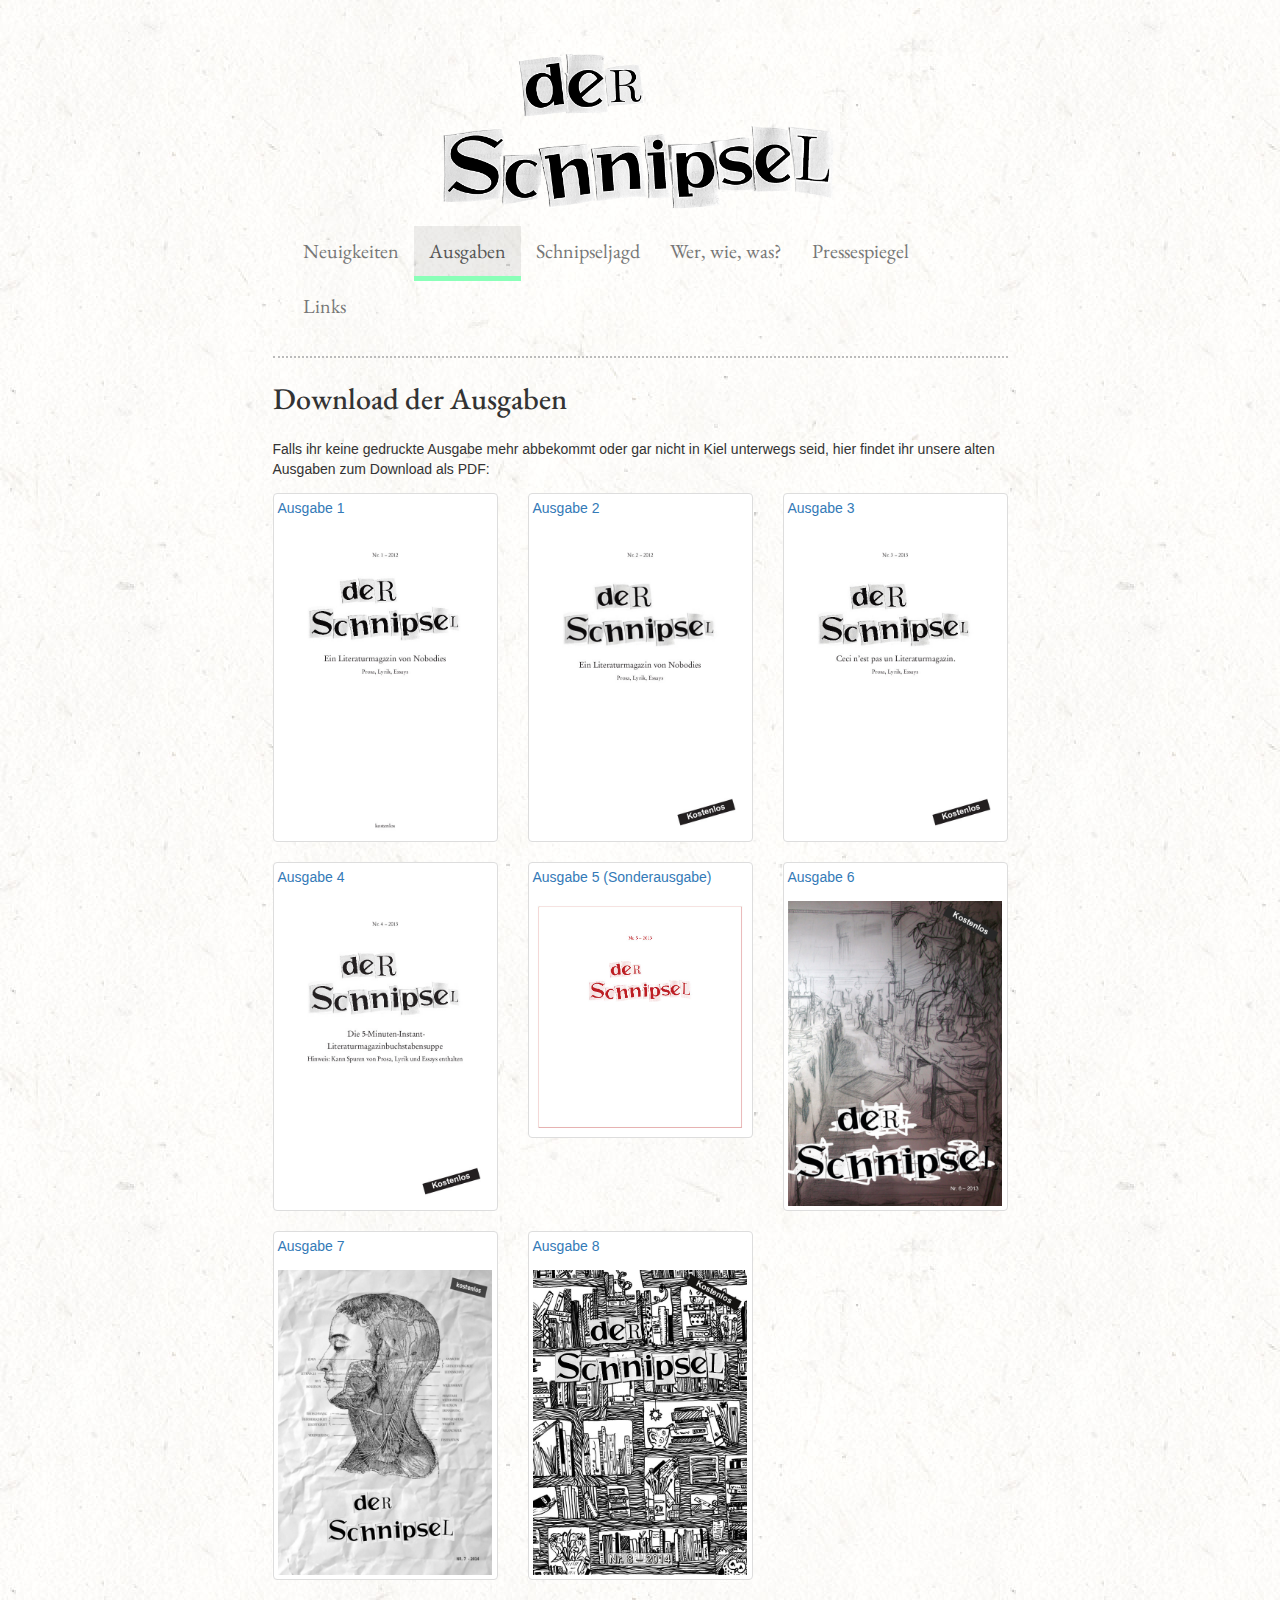
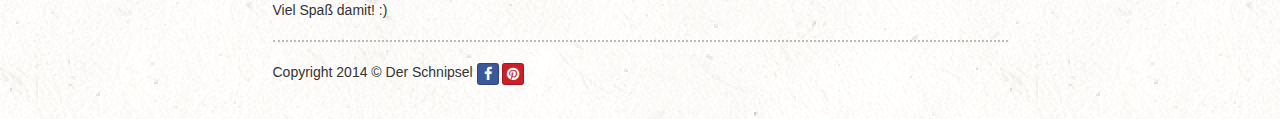
==== ausgaben.html @ 8ba16511 "Menü verbessert" ====
<!DOCTYPE html>
<html lang="de">
<head>
  <title>Schnipsel-Magazin</title>
  <meta charset="utf-8">
  <meta name="viewport" content="width=device-width, initial-scale=1">
  <meta name="description" content="">
  <meta name="author" content="Andre Jonas">

  <link href="http://maxcdn.bootstrapcdn.com/bootstrap/3.2.0/css/bootstrap.min.css" rel="stylesheet" type="text/css">
  <script src="https://ajax.googleapis.com/ajax/libs/jquery/1.11.1/jquery.min.js"></script>
  <script src="http://maxcdn.bootstrapcdn.com/bootstrap/3.2.0/js/bootstrap.min.js"></script>
  
  <!-- Custom CSS -->
  <link href="css/custom.css" rel="stylesheet" type="text/css">
	<link href="css/bootstrap-social.css" rel="stylesheet" type="text/css">

  <!-- Custom Fonts -->
  <link href="http://maxcdn.bootstrapcdn.com/font-awesome/4.3.0/css/font-awesome.min.css" rel="stylesheet" type="text/css">
  <link href="http://fonts.googleapis.com/css?family=EB+Garamond" rel="stylesheet" type="text/css">
</head>

<body>
  <div class="container">
    <header>
      <div class="logo center-block" style="max-width:400px">
        <img class="img-responsive" src="res/header.png" alt="">
      </div>
      
      <nav class="navbar navbar-default">
        <div class="collapse navbar-collapse">
          <ul class="nav navbar-nav">
            <li><a id="a_neuigkeiten" href="index.html">Neuigkeiten</a></li>
            <li class="active"><a id="a_ausgaben" href="ausgaben.html">Ausgaben</a></li>
            <li><a id="a_schnipseljagd" href="schnipseljagd.html">Schnipseljagd</a></li>
            <li><a id="a_werwiewas"href="werwiewas.html">Wer, wie, was?</a></li>
            <li><a id="a_pressespiegel" href="pressespiegel.html">Pressespiegel</a></li>
            <li><a id="a_links" href="links.html">Links</a></li>
          </ul>
        </div>
      </nav>
      <hr>
    </header>
		  
    <h2>Download der Ausgaben</h2>
    
    <p>Falls ihr keine gedruckte Ausgabe mehr abbekommt oder gar nicht in Kiel unterwegs seid, hier findet ihr unsere alten Ausgaben zum Download als PDF:</p>
    
    <div class="row">
      <div class="col-md-4">
        <a href="http://ausgaben.der-schnipsel.de/Ausgabe1.pdf" class="thumbnail">
          <p>Ausgabe 1</p>
          <img src="res/Ausgabe1_Auflage2.jpg" class="img-responsive" alt="Ausgabe 1">
        </a>
      </div>
      <div class="col-md-4">
        <a href="http://ausgaben.der-schnipsel.de/Ausgabe2.pdf" class="thumbnail">
          <p>Ausgabe 2</p>
          <img src="res/Ausgabe2.jpg" class="img-responsive" alt="Ausgabe 2">
        </a>
      </div>
      <div class="col-md-4">
        <a href="http://ausgaben.der-schnipsel.de/Ausgabe3.pdf" class="thumbnail">
          <p>Ausgabe 3</p>
          <img src="res/Ausgabe3.jpg" class="img-responsive" alt="Ausgabe 3">
        </a>
      </div>
    </div>
    
    <div class="row">
      <div class="col-md-4">
        <a href="http://ausgaben.der-schnipsel.de/Ausgabe4.pdf" class="thumbnail">
          <p>Ausgabe 4</p>
          <img src="res/Ausgabe4.jpg" class="img-responsive" alt="Ausgabe 4">
        </a>
      </div>
      <div class="col-md-4">
        <a href="http://ausgaben.der-schnipsel.de/Ausgabe5_Sonderausgabe.pdf" class="thumbnail">
          <p>Ausgabe 5 (Sonderausgabe)</p>
          <img src="res/Ausgabe5_Sonderausgabe.jpg" class="img-responsive" alt="Ausgabe 5">
        </a>
      </div>
      <div class="col-md-4">
        <a href="rhttp://ausgaben.der-schnipsel.de/Ausgabe6.pdf" class="thumbnail">
          <p>Ausgabe 6</p>
          <img src="res/Ausgabe6.jpg" class="img-responsive" alt="Ausgabe 6">
        </a>
      </div>
    </div>
    
    <div class="row">
      <div class="col-md-4">
        <a href="http://ausgaben.der-schnipsel.de/Ausgabe7.pdf" class="thumbnail">
          <p>Ausgabe 7</p>
          <img src="res/Ausgabe7.jpg" class="img-responsive" alt="Ausgabe 7">
        </a>
      </div>
      <div class="col-md-4">
        <a href="http://ausgaben.der-schnipsel.de/Ausgabe8.pdf" class="thumbnail">
          <p>Ausgabe 8</p>
          <img src="res/Ausgabe8.jpg" class="img-responsive" alt="Ausgabe 8">
        </a>
      </div>
      <div class="col-md-4">
      </div>
    </div>
    
    <p>Viel Spaß damit! :)</p>
        
    <footer>
      <hr>
      <div class="row">
        <div class="col-md-12">
          <p>Copyright 2014 &copy; Der Schnipsel <a class="btn btn-social-icon btn-facebook btn-xs" href="https://www.facebook.com/der.schnipsel"><i class="fa fa-facebook"></i></a> <a class="btn btn-social-icon btn-pinterest btn-xs" href="http://www.pinterest.com/derschnipsel/"><i class="fa fa-pinterest"></i></a>
        </div>
      </div>
    </footer>
  </div>
</body>

</html>
---- css/custom.css ----
/* Global Styles */

html,
body {
  height: 100%;
}

body {
  padding-top: 50px;
  background-image: url(../res/hintergrund.jpg);
}

h1, h2, h3 {
	font-family: 'EB Garamond', serif;
  margin-top: 0.8em;
  margin-bottom: 0.8em;
}

p {
  margin-bottom: 1em;
}

hr {
	border-top: 2px dotted #BBBBBB;
}

.container {
  margin-right: auto;
  margin-left: auto;
  max-width: 765px; /* or 950px */
}

/* Navigation */

.navbar {
  background-color: transparent;
  background: transparent;
  border: transparent;
}

.navbar .navbar-nav {
  display: inline-block;
  float: none;
  vertical-align: top;
}

.navbar .navbar-nav > .active > a {
  background-color:rgba(0, 0, 0, 0.07);
}

.navbar .navbar-nav li > a:hover {
  background-color:rgba(0, 0, 0, 0.03);
}

.navbar .navbar-nav > .active > a:hover {
  background-color:rgba(0, 0, 0, 0.03);
}

/*.navbar .navbar-collapse {
  text-align: center;
}*/

.navbar a {
	font-family: 'EB Garamond', serif;
	font-size: 20px;
	border-bottom: 5px solid transparent;
}

.navbar .navbar-nav > .active > #a_neuigkeiten, #a_neuigkeiten:hover {
  border-bottom: 5px solid #96FF8A;
}

.navbar .navbar-nav > .active > #a_ausgaben, #a_ausgaben:hover {
	border-bottom: 5px solid #8AFFB8;
}

.navbar .navbar-nav > .active > #a_schnipseljagd, #a_schnipseljagd:hover {
	border-bottom: 5px solid #8A96FF;
}

.navbar .navbar-nav > .active > #a_werwiewas, #a_werwiewas:hover {
	border-bottom: 5px solid #FF8A96;
}

.navbar .navbar-nav > .active > #a_pressespiegel, #a_pressespiegel:hover {
	border-bottom: 5px solid #8AFFB8;
}

.navbar .navbar-nav > .active > #a_links, #a_links:hover {
	border-bottom: 5px solid #B88AFF;
}

.logo img {
	width: 100%;
  height: 100%;
}

footer {
  margin: 20px 0;
}

/* Carousel */

.carousel-control.left, .carousel-control.right {
  background-image: none;
  background-color: #DDDDDD;
  opacity: .5;
}

#myCarousel {
	width: 400px;
	height: 600px;
}

#karte {
  margin-bottom: 1.5em;
}
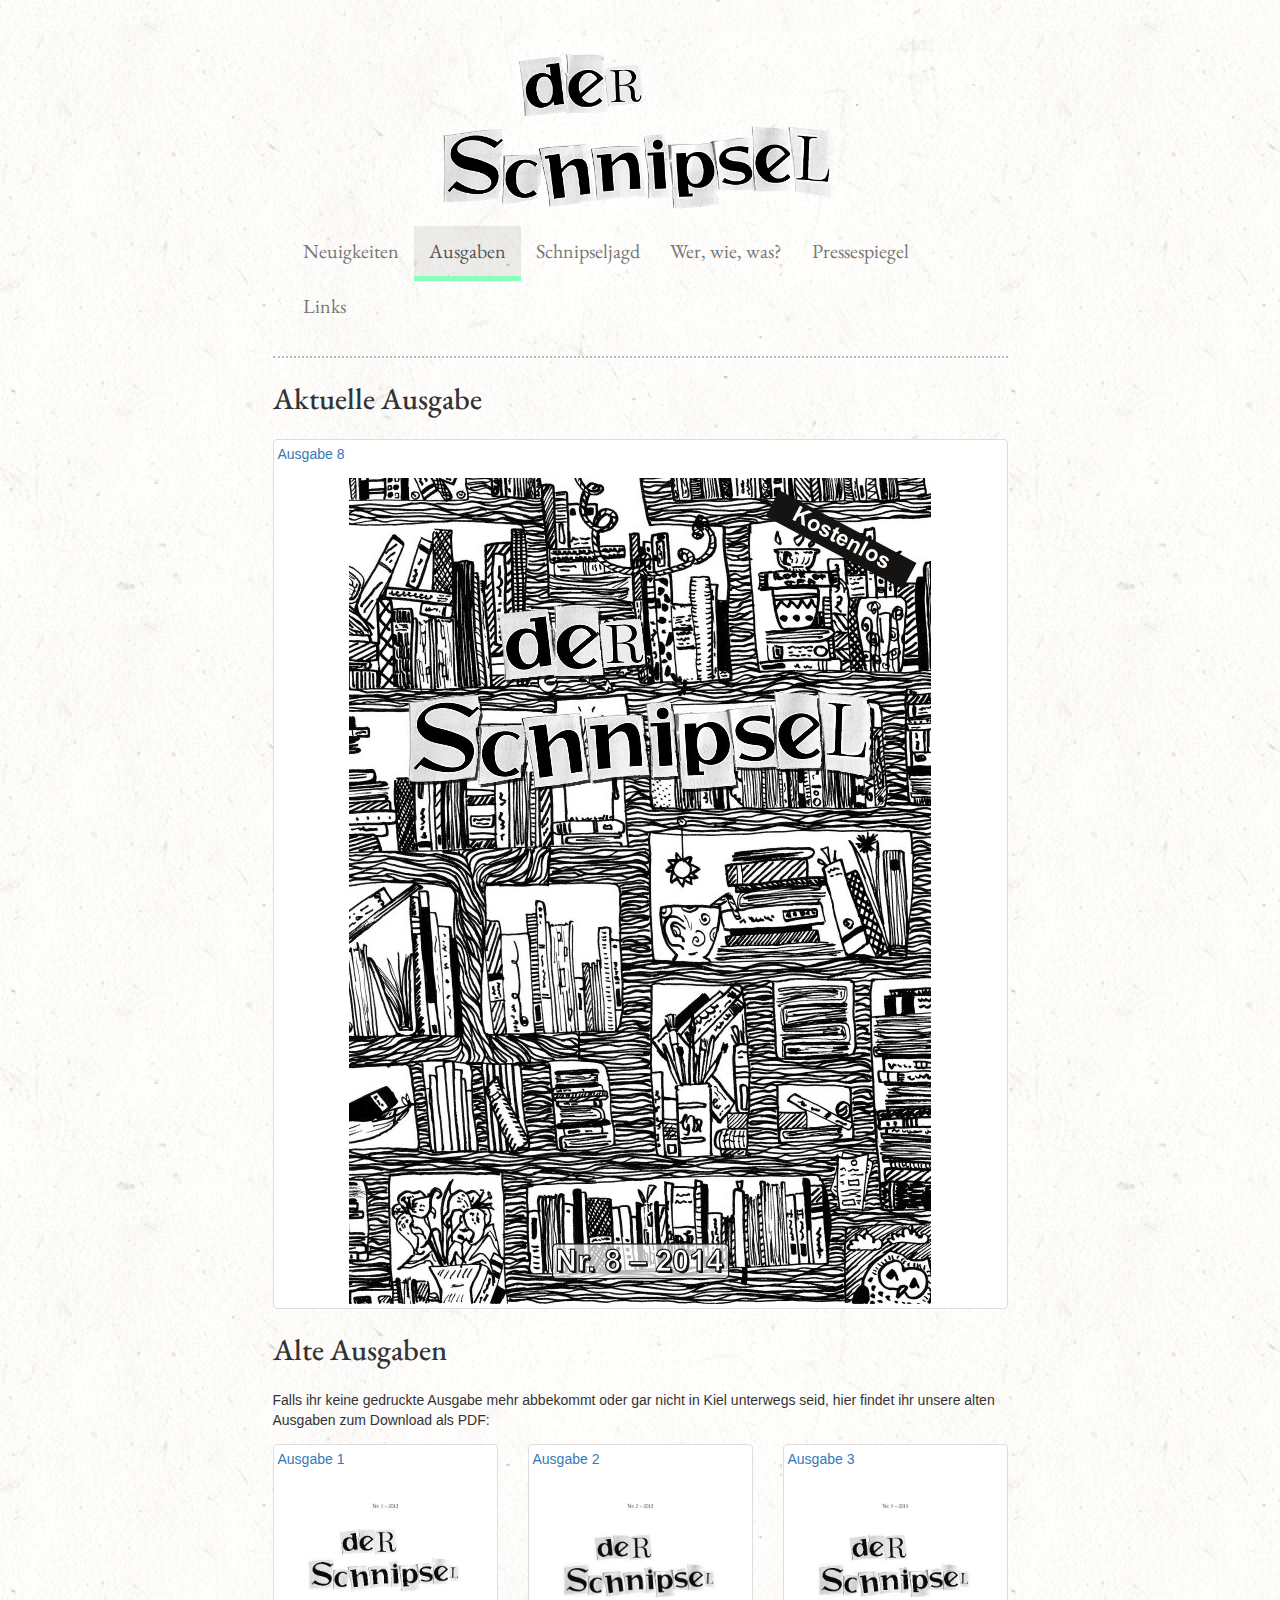
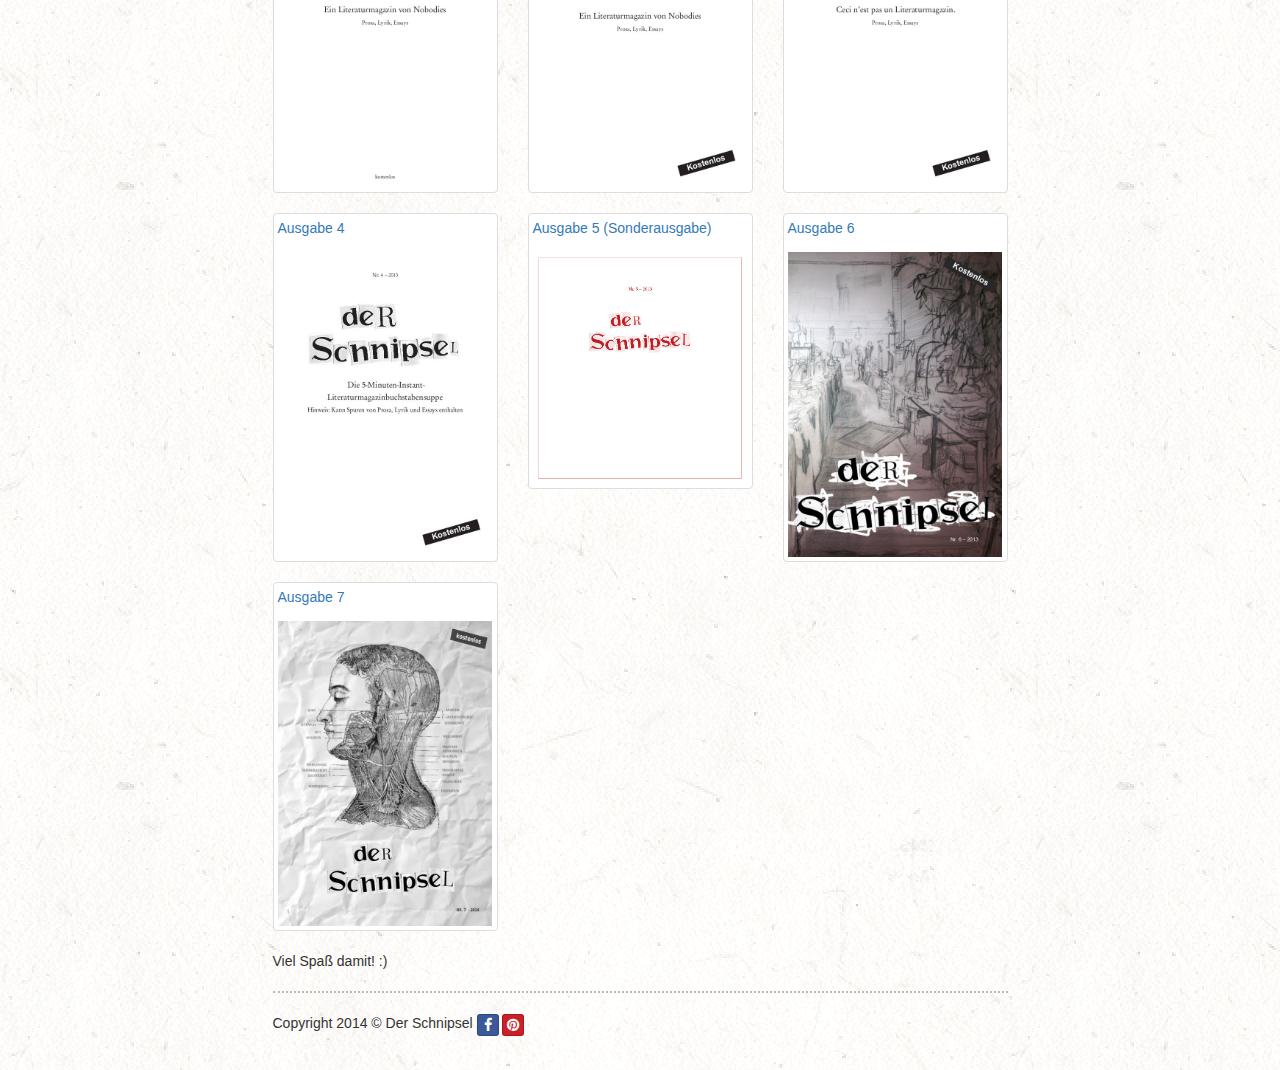
==== commit 5980cf62: "Große Ansicht der aktuellen Ausgabe" ====
--- a/ausgaben.html
+++ b/ausgaben.html
@@ -41,8 +41,15 @@
       </nav>
       <hr>
     </header>
-		  
-    <h2>Download der Ausgaben</h2>
+    
+    <h2>Aktuelle Ausgabe</h2>
+    
+    <a href="http://ausgaben.der-schnipsel.de/Ausgabe8.pdf" class="thumbnail">
+      <p>Ausgabe 8</p>
+      <img src="res/Ausgabe8.jpg" class="img-responsive" alt="Ausgabe 8">
+    </a>
+    
+    <h2>Alte Ausgaben</h2>
     
     <p>Falls ihr keine gedruckte Ausgabe mehr abbekommt oder gar nicht in Kiel unterwegs seid, hier findet ihr unsere alten Ausgaben zum Download als PDF:</p>
     
@@ -96,10 +103,7 @@
         </a>
       </div>
       <div class="col-md-4">
-        <a href="http://ausgaben.der-schnipsel.de/Ausgabe8.pdf" class="thumbnail">
-          <p>Ausgabe 8</p>
-          <img src="res/Ausgabe8.jpg" class="img-responsive" alt="Ausgabe 8">
-        </a>
+        
       </div>
       <div class="col-md-4">
       </div>
--- a/css/custom.css
+++ b/css/custom.css
@@ -25,9 +25,11 @@
 }
 
 .container {
+/*
   margin-right: auto;
   margin-left: auto;
-  max-width: 765px; /* or 950px */
+*/
+  max-width: 765px;
 }
 
 /* Navigation */
@@ -38,10 +40,18 @@
   border: transparent;
 }
 
-.navbar .navbar-nav {
-  display: inline-block;
+.navbar-nav {
+  display: table;
+  width: 100%;
+/*
   float: none;
   vertical-align: top;
+*/
+}
+
+.navbar-nav > li {
+  display: table-cell;
+  text-align: center;
 }
 
 .navbar .navbar-nav > .active > a {
@@ -55,10 +65,6 @@
 .navbar .navbar-nav > .active > a:hover {
   background-color:rgba(0, 0, 0, 0.03);
 }
-
-/*.navbar .navbar-collapse {
-  text-align: center;
-}*/
 
 .navbar a {
 	font-family: 'EB Garamond', serif;
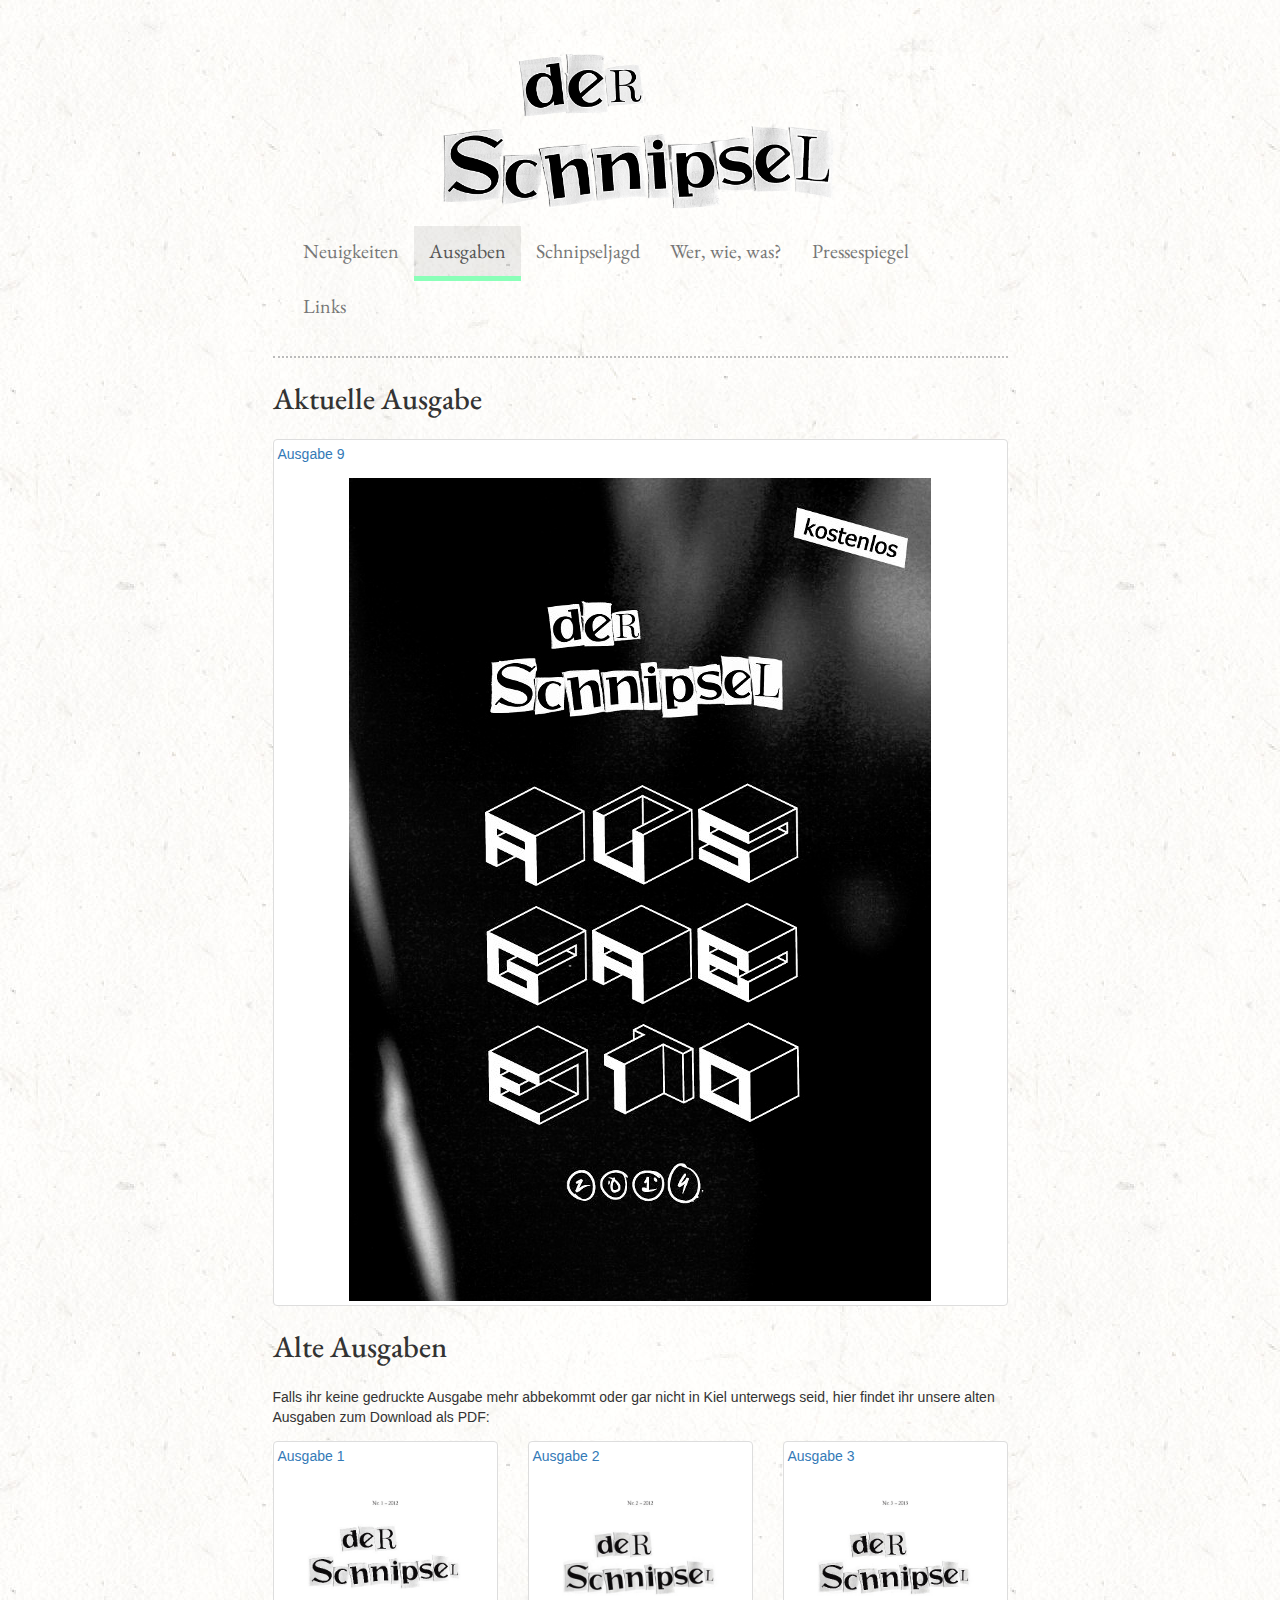
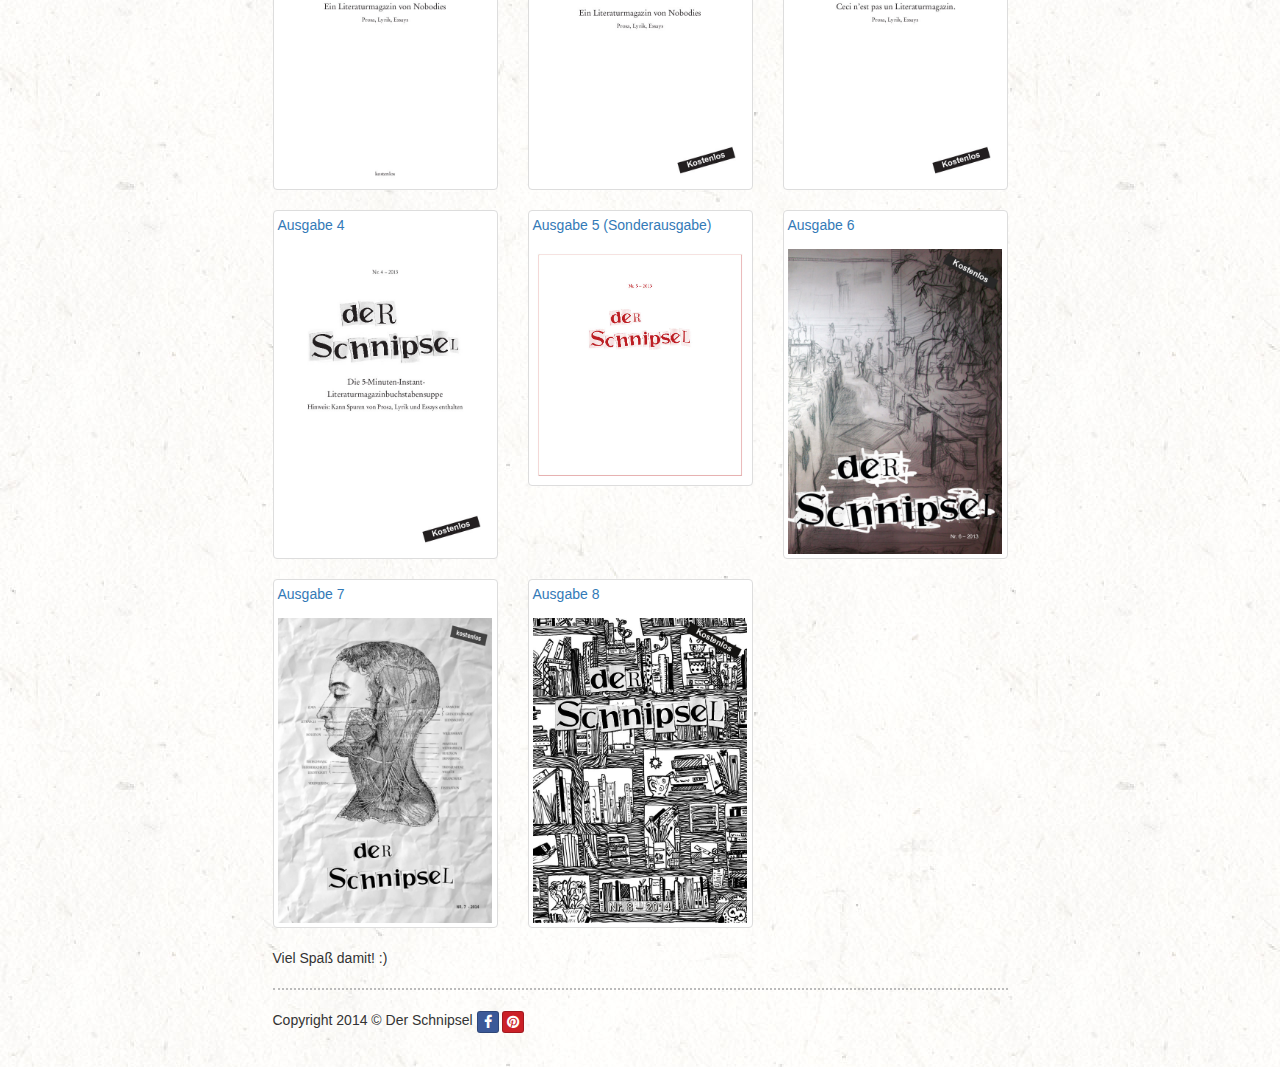
==== commit cf2614b2: "Ausgabeansicht verbessert" ====
--- a/ausgaben.html
+++ b/ausgaben.html
@@ -44,9 +44,9 @@
     
     <h2>Aktuelle Ausgabe</h2>
     
-    <a href="http://ausgaben.der-schnipsel.de/Ausgabe8.pdf" class="thumbnail">
-      <p>Ausgabe 8</p>
-      <img src="res/Ausgabe8.jpg" class="img-responsive" alt="Ausgabe 8">
+    <a href="http://ausgaben.der-schnipsel.de/Ausgabe9.pdf" class="thumbnail">
+      <p>Ausgabe 9</p>
+      <img src="res/Ausgabe9.jpg" class="img-responsive" alt="Ausgabe 9">
     </a>
     
     <h2>Alte Ausgaben</h2>
@@ -103,7 +103,10 @@
         </a>
       </div>
       <div class="col-md-4">
-        
+        <a href="http://ausgaben.der-schnipsel.de/Ausgabe8.pdf" class="thumbnail">
+          <p>Ausgabe 8</p>
+          <img src="res/Ausgabe8.jpg" class="img-responsive" alt="Ausgabe 8">
+        </a>
       </div>
       <div class="col-md-4">
       </div>
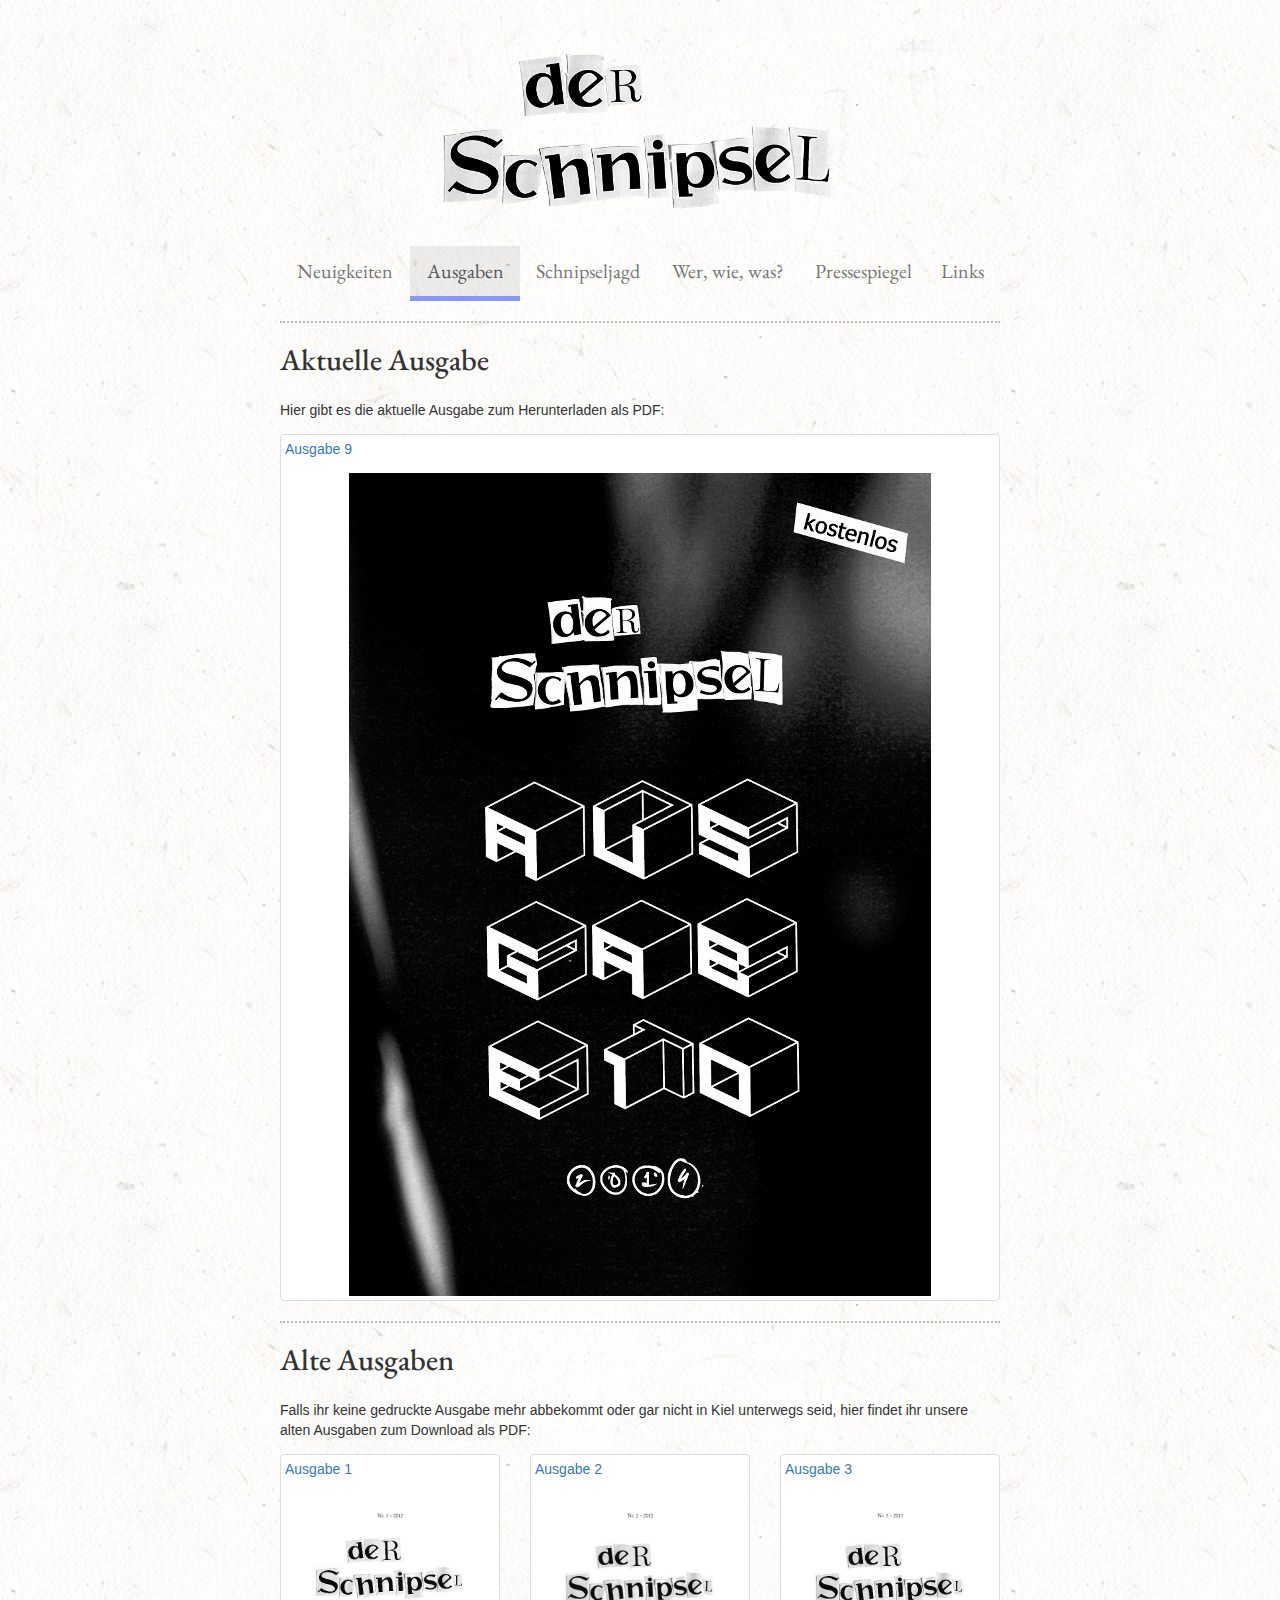
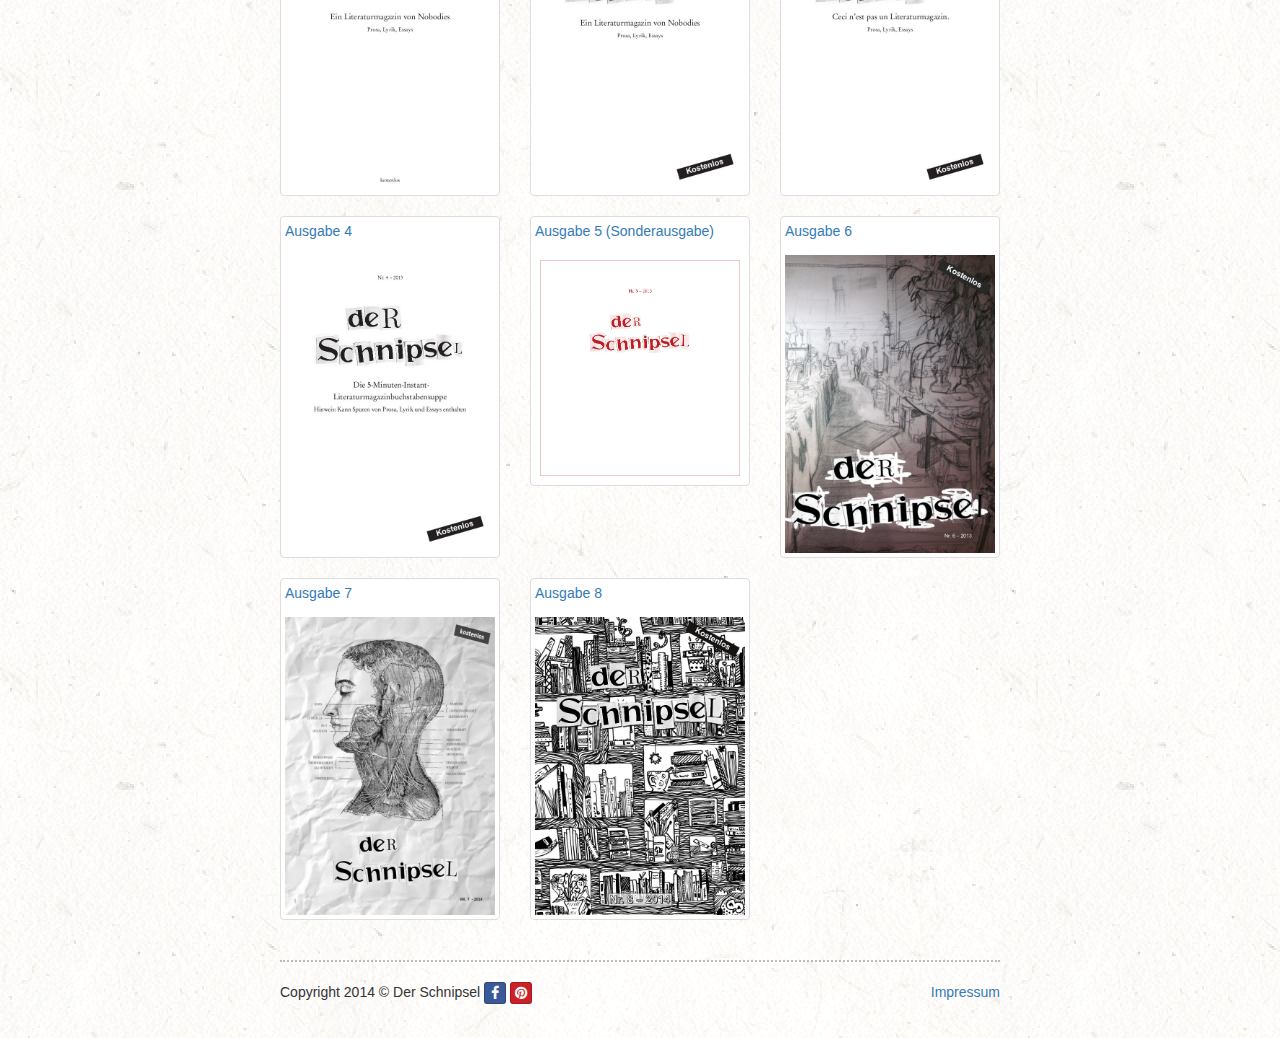
==== commit 97d5c380: "Lauter kleine Änderungen" ====
--- a/ausgaben.html
+++ b/ausgaben.html
@@ -44,11 +44,15 @@
     
     <h2>Aktuelle Ausgabe</h2>
     
+	<p>Hier gibt es die aktuelle Ausgabe zum Herunterladen als PDF:</p>
+	
     <a href="http://ausgaben.der-schnipsel.de/Ausgabe9.pdf" class="thumbnail">
       <p>Ausgabe 9</p>
       <img src="res/Ausgabe9.jpg" class="img-responsive" alt="Ausgabe 9">
     </a>
     
+	<hr>
+	
     <h2>Alte Ausgaben</h2>
     
     <p>Falls ihr keine gedruckte Ausgabe mehr abbekommt oder gar nicht in Kiel unterwegs seid, hier findet ihr unsere alten Ausgaben zum Download als PDF:</p>
@@ -111,14 +115,15 @@
       <div class="col-md-4">
       </div>
     </div>
-    
-    <p>Viel Spaß damit! :)</p>
         
     <footer>
       <hr>
       <div class="row">
-        <div class="col-md-12">
+        <div class="col-md-6">
           <p>Copyright 2014 &copy; Der Schnipsel <a class="btn btn-social-icon btn-facebook btn-xs" href="https://www.facebook.com/der.schnipsel"><i class="fa fa-facebook"></i></a> <a class="btn btn-social-icon btn-pinterest btn-xs" href="http://www.pinterest.com/derschnipsel/"><i class="fa fa-pinterest"></i></a>
+        </div>
+        <div class="col-md-6 text-right">
+          <a href="impressum.html">Impressum</a>
         </div>
       </div>
     </footer>
--- a/css/custom.css
+++ b/css/custom.css
@@ -1,18 +1,23 @@
 /* Global Styles */
 
-html,
+/* Immer Scrollbar anzeigen */
+
+html {
+  overflow: -moz-scrollbars-vertical !important;
+}
+
+/*html,
 body {
   height: 100%;
-}
+}*/
 
 body {
-  padding-top: 50px;
   background-image: url(../res/hintergrund.jpg);
 }
 
 h1, h2, h3 {
-	font-family: 'EB Garamond', serif;
-  margin-top: 0.8em;
+  font-family: 'EB Garamond', serif;
+  margin-top: 0.6em;
   margin-bottom: 0.8em;
 }
 
@@ -24,12 +29,8 @@
 	border-top: 2px dotted #BBBBBB;
 }
 
-.container {
-/*
-  margin-right: auto;
-  margin-left: auto;
-*/
-  max-width: 765px;
+.container {  
+  width: 750px;
 }
 
 /* Navigation */
@@ -40,13 +41,14 @@
   border: transparent;
 }
 
+.navbar-collapse {
+  padding-left: 0px;
+  padding-right: 0px;
+}
+
 .navbar-nav {
   display: table;
   width: 100%;
-/*
-  float: none;
-  vertical-align: top;
-*/
 }
 
 .navbar-nav > li {
@@ -72,52 +74,72 @@
 	border-bottom: 5px solid transparent;
 }
 
+#a_neuigkeiten {
+  width: 130px;
+}
+
+#a_ausgaben {
+  width: 110px;
+}
+
+#a_schnipseljagd {
+  width: 135px;
+}
+
+#a_werwiewas {
+  width: 145px;
+}
+
+#a_pressespiegel {
+  width: 125px;
+}
+
+#a_links {
+  width: 75px;
+}
+
 .navbar .navbar-nav > .active > #a_neuigkeiten, #a_neuigkeiten:hover {
   border-bottom: 5px solid #96FF8A;
 }
 
 .navbar .navbar-nav > .active > #a_ausgaben, #a_ausgaben:hover {
-	border-bottom: 5px solid #8AFFB8;
+  border-bottom: 5px solid #8A96FF;
 }
 
 .navbar .navbar-nav > .active > #a_schnipseljagd, #a_schnipseljagd:hover {
-	border-bottom: 5px solid #8A96FF;
+  border-bottom: 5px solid #FF8A96;
 }
 
 .navbar .navbar-nav > .active > #a_werwiewas, #a_werwiewas:hover {
-	border-bottom: 5px solid #FF8A96;
+  border-bottom: 5px solid #8AFFB8;
 }
 
 .navbar .navbar-nav > .active > #a_pressespiegel, #a_pressespiegel:hover {
-	border-bottom: 5px solid #8AFFB8;
+  border-bottom: 5px solid #B88AFF;
 }
 
 .navbar .navbar-nav > .active > #a_links, #a_links:hover {
-	border-bottom: 5px solid #B88AFF;
+  border-bottom: 5px solid #FFB88A;
+}
+
+.datum {
+  font-size: 85%;
+  text-transform: uppercase;
+  letter-spacing:0.2em;
+  color: #888;
 }
 
 .logo img {
-	width: 100%;
-  height: 100%;
+  width: 100%;
+  height: 100%;
+  margin-top: 50px;
+  margin-bottom: 20px;
 }
 
 footer {
   margin: 20px 0;
 }
 
-/* Carousel */
-
-.carousel-control.left, .carousel-control.right {
-  background-image: none;
-  background-color: #DDDDDD;
-  opacity: .5;
-}
-
-#myCarousel {
-	width: 400px;
-	height: 600px;
-}
-
 #karte {
   margin-bottom: 1.5em;
 }
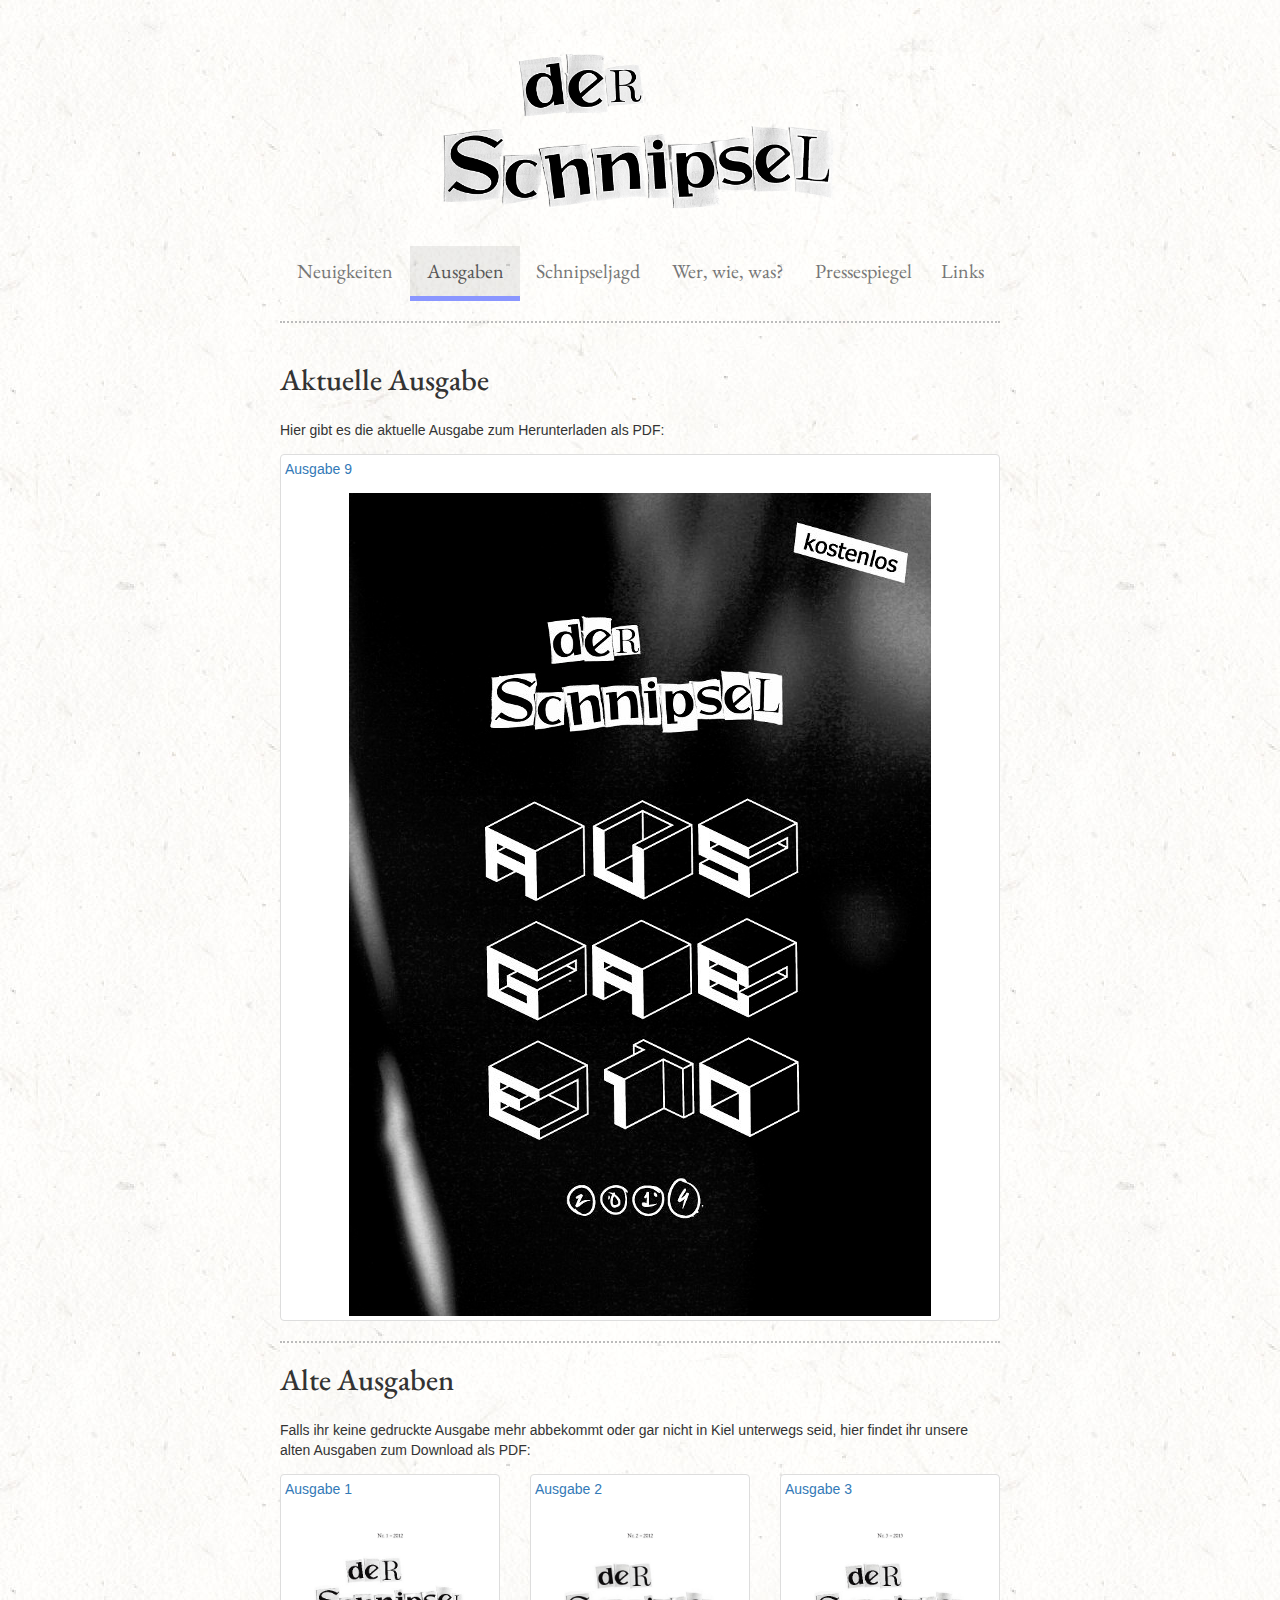
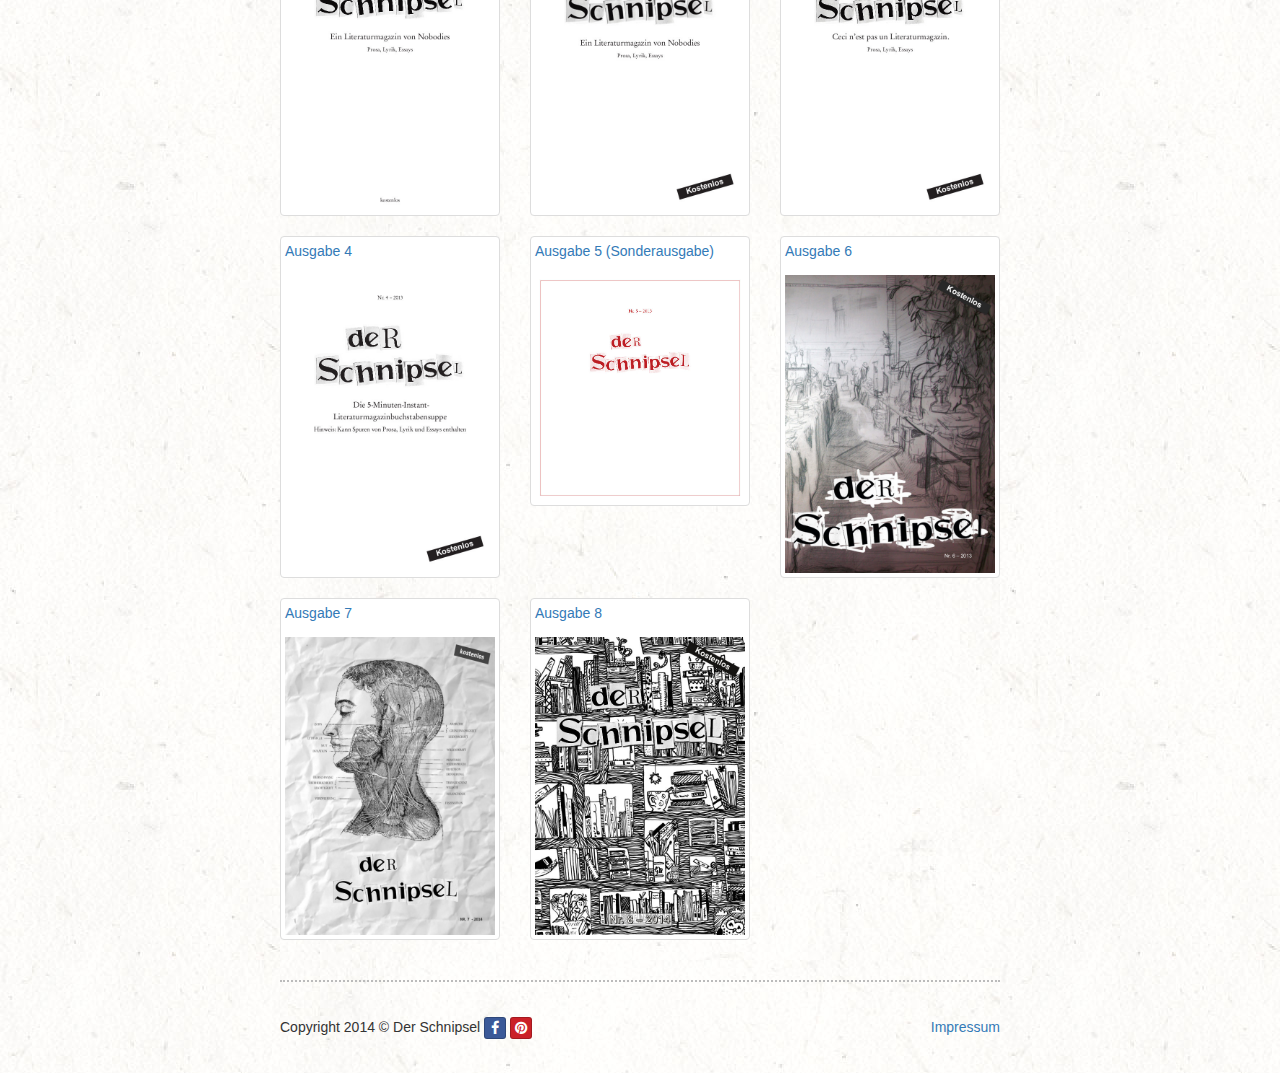
==== commit 165a1ed9: "Navbar flexibler gemacht" ====
--- a/ausgaben.html
+++ b/ausgaben.html
@@ -21,14 +21,25 @@
 </head>
 
 <body>
-  <div class="container">
+  <div class="container-fluid">	
     <header>
-      <div class="logo center-block" style="max-width:400px">
-        <img class="img-responsive" src="res/header.png" alt="">
-      </div>
-      
-      <nav class="navbar navbar-default">
-        <div class="collapse navbar-collapse">
+      <div id="logo" class="center-block" style="max-width:400px">
+        <img src="res/header.png" alt="Schnipsel-Logo" class="img-responsive"/>
+      </div> 
+    </header>
+    
+    <nav class="navbar navbar-default">
+      <div id="navbar" class="container-fluid">
+        <div class="navbar-header">
+          <button type="button" class="navbar-toggle collapsed" data-toggle="collapse" data-target="#bs-example-navbar-collapse-1">
+            <span class="sr-only">Toggle navigation</span>
+            <span class="icon-bar"></span>
+            <span class="icon-bar"></span>
+            <span class="icon-bar"></span>
+          </button>
+        </div>
+        
+        <div class="collapse navbar-collapse" id="bs-example-navbar-collapse-1">
           <ul class="nav navbar-nav">
             <li><a id="a_neuigkeiten" href="index.html">Neuigkeiten</a></li>
             <li class="active"><a id="a_ausgaben" href="ausgaben.html">Ausgaben</a></li>
@@ -38,9 +49,10 @@
             <li><a id="a_links" href="links.html">Links</a></li>
           </ul>
         </div>
-      </nav>
+      </div>
+      
       <hr>
-    </header>
+    </nav>
     
     <h2>Aktuelle Ausgabe</h2>
     
--- a/css/custom.css
+++ b/css/custom.css
@@ -29,8 +29,8 @@
 	border-top: 2px dotted #BBBBBB;
 }
 
-.container {  
-  width: 750px;
+.container-fluid {  
+  max-width: 750px;
 }
 
 /* Navigation */
@@ -47,12 +47,16 @@
 }
 
 .navbar-nav {
+/*
   display: table;
   width: 100%;
+*/
 }
 
 .navbar-nav > li {
+/*
   display: table-cell;
+*/
   text-align: center;
 }
 
@@ -72,6 +76,11 @@
 	font-family: 'EB Garamond', serif;
 	font-size: 20px;
 	border-bottom: 5px solid transparent;
+}
+
+#navbar {
+  padding-left: 0px;
+  padding-right: 0px;
 }
 
 #a_neuigkeiten {
@@ -122,6 +131,10 @@
   border-bottom: 5px solid #FFB88A;
 }
 
+.col-md-6 {
+  padding-top: 15px;
+}
+
 .datum {
   font-size: 85%;
   text-transform: uppercase;
@@ -129,7 +142,7 @@
   color: #888;
 }
 
-.logo img {
+#logo {
   width: 100%;
   height: 100%;
   margin-top: 50px;
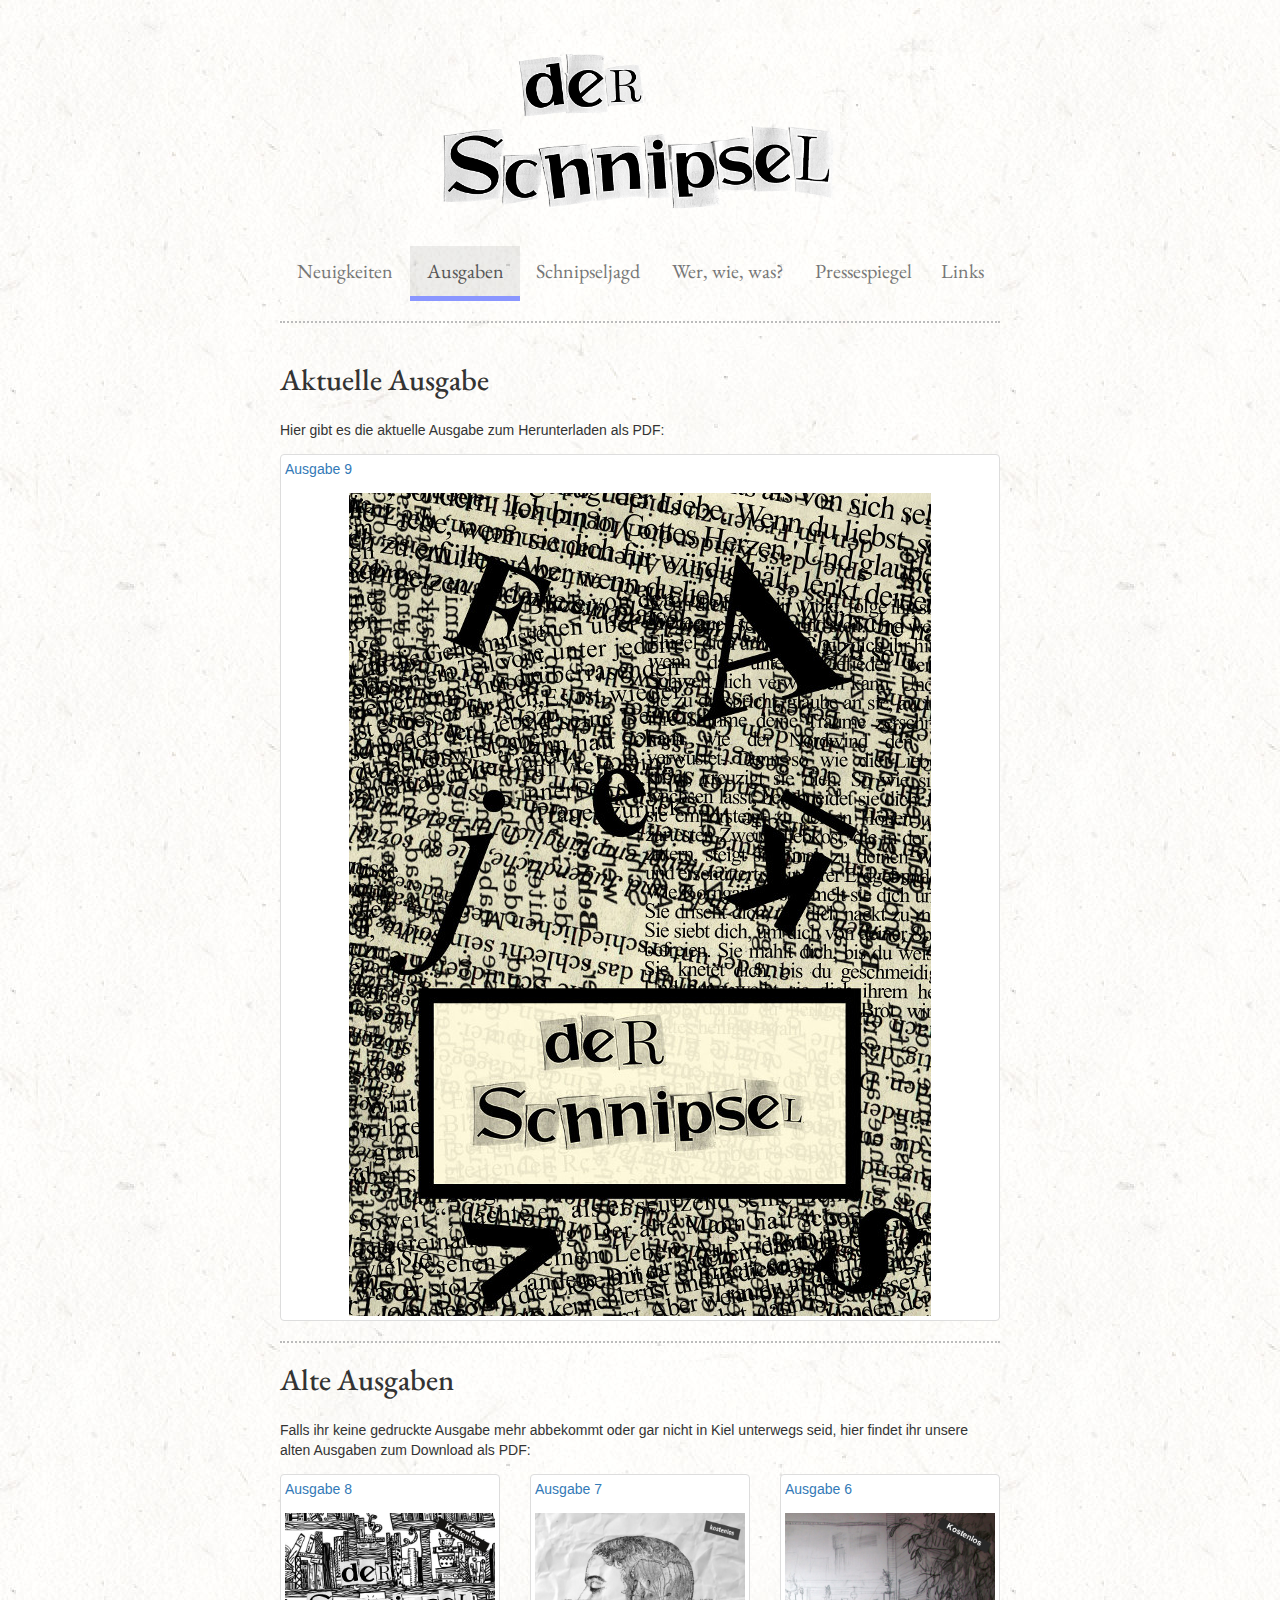
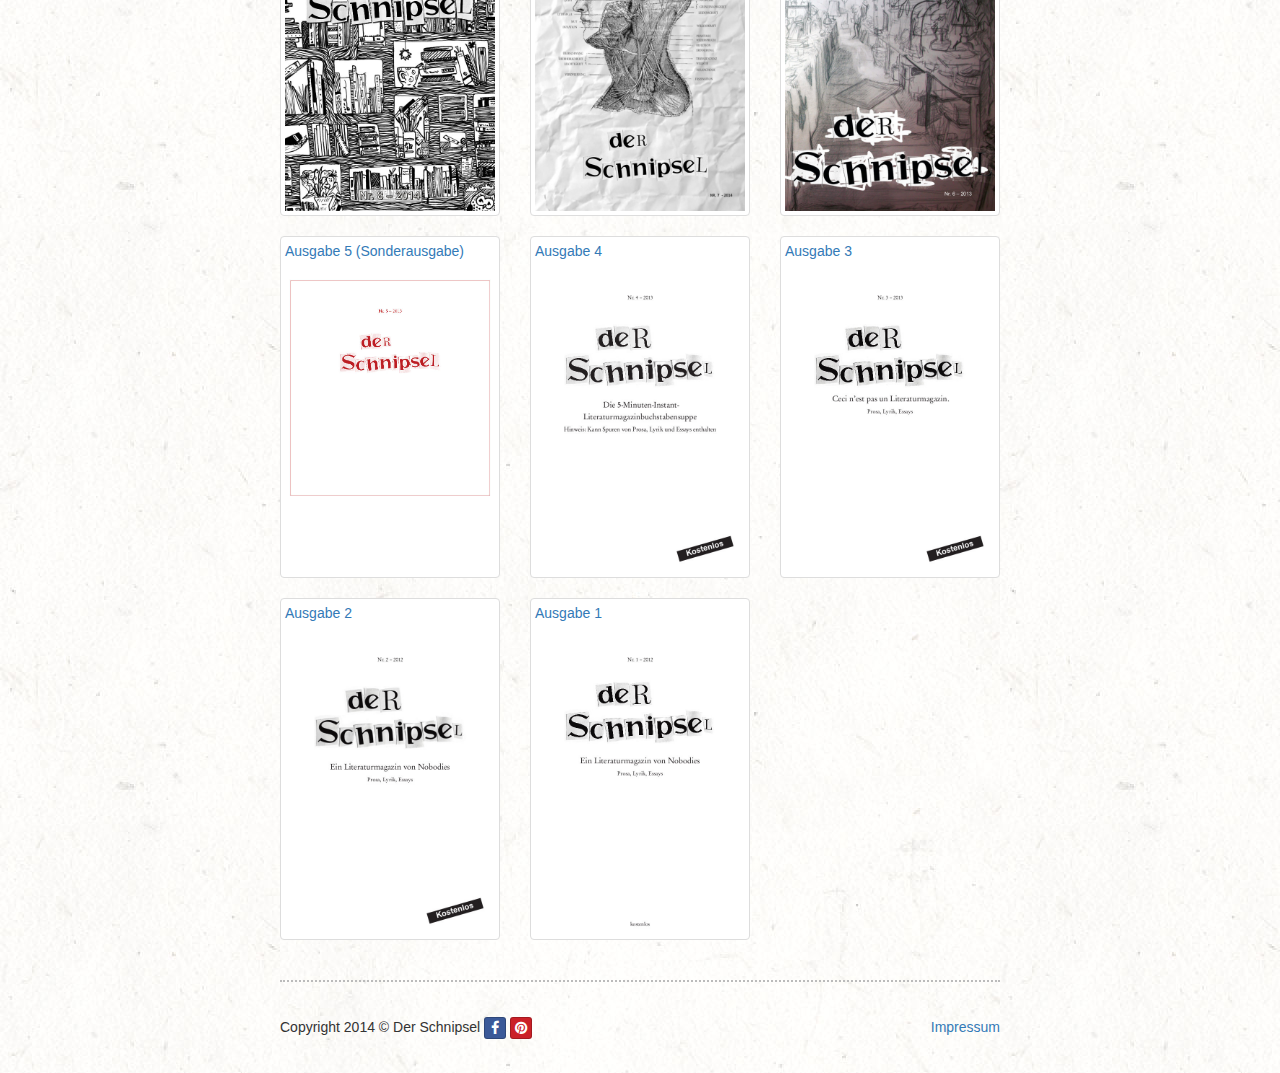
==== commit 53ddffa4: "Ausgaben-Thumbnails neu geordnet, Größe vereinheitlicht" ====
--- a/ausgaben.html
+++ b/ausgaben.html
@@ -71,9 +71,39 @@
     
     <div class="row">
       <div class="col-md-4">
-        <a href="http://ausgaben.der-schnipsel.de/Ausgabe1.pdf" class="thumbnail">
-          <p>Ausgabe 1</p>
-          <img src="res/Ausgabe1_Auflage2.jpg" class="img-responsive" alt="Ausgabe 1">
+        <a href="http://ausgaben.der-schnipsel.de/Ausgabe8.pdf" class="thumbnail">
+          <p>Ausgabe 8</p>
+          <img src="res/Ausgabe8.jpg" class="img-responsive" alt="Ausgabe 8">
+        </a>
+      </div>
+      <div class="col-md-4">
+        <a href="http://ausgaben.der-schnipsel.de/Ausgabe7.pdf" class="thumbnail">
+          <p>Ausgabe 7</p>
+          <img src="res/Ausgabe7.jpg" class="img-responsive" alt="Ausgabe 7">
+        </a>
+      </div>
+      <div class="col-md-4">
+        <a href="rhttp://ausgaben.der-schnipsel.de/Ausgabe6.pdf" class="thumbnail">
+          <p>Ausgabe 6</p>
+          <img src="res/Ausgabe6.jpg" class="img-responsive" alt="Ausgabe 6">
+        </a>
+      </div>
+      <div class="col-md-4">
+        <a href="http://ausgaben.der-schnipsel.de/Ausgabe5_Sonderausgabe.pdf" class="thumbnail">
+          <p>Ausgabe 5 (Sonderausgabe)</p>
+          <img src="res/Ausgabe5_Sonderausgabe.jpg" class="img-responsive" alt="Ausgabe 5">
+        </a>
+      </div>
+      <div class="col-md-4">
+        <a href="http://ausgaben.der-schnipsel.de/Ausgabe4.pdf" class="thumbnail">
+          <p>Ausgabe 4</p>
+          <img src="res/Ausgabe4.jpg" class="img-responsive" alt="Ausgabe 4">
+        </a>
+      </div>
+      <div class="col-md-4">
+        <a href="http://ausgaben.der-schnipsel.de/Ausgabe3.pdf" class="thumbnail">
+          <p>Ausgabe 3</p>
+          <img src="res/Ausgabe3.jpg" class="img-responsive" alt="Ausgabe 3">
         </a>
       </div>
       <div class="col-md-4">
@@ -83,47 +113,12 @@
         </a>
       </div>
       <div class="col-md-4">
-        <a href="http://ausgaben.der-schnipsel.de/Ausgabe3.pdf" class="thumbnail">
-          <p>Ausgabe 3</p>
-          <img src="res/Ausgabe3.jpg" class="img-responsive" alt="Ausgabe 3">
+        <a href="http://ausgaben.der-schnipsel.de/Ausgabe1.pdf" class="thumbnail">
+          <p>Ausgabe 1</p>
+          <img src="res/Ausgabe1_Auflage2.jpg" class="img-responsive" alt="Ausgabe 1">
         </a>
-      </div>
-    </div>
-    
-    <div class="row">
-      <div class="col-md-4">
-        <a href="http://ausgaben.der-schnipsel.de/Ausgabe4.pdf" class="thumbnail">
-          <p>Ausgabe 4</p>
-          <img src="res/Ausgabe4.jpg" class="img-responsive" alt="Ausgabe 4">
-        </a>
-      </div>
-      <div class="col-md-4">
-        <a href="http://ausgaben.der-schnipsel.de/Ausgabe5_Sonderausgabe.pdf" class="thumbnail">
-          <p>Ausgabe 5 (Sonderausgabe)</p>
-          <img src="res/Ausgabe5_Sonderausgabe.jpg" class="img-responsive" alt="Ausgabe 5">
-        </a>
-      </div>
-      <div class="col-md-4">
-        <a href="rhttp://ausgaben.der-schnipsel.de/Ausgabe6.pdf" class="thumbnail">
-          <p>Ausgabe 6</p>
-          <img src="res/Ausgabe6.jpg" class="img-responsive" alt="Ausgabe 6">
-        </a>
-      </div>
-    </div>
-    
-    <div class="row">
-      <div class="col-md-4">
-        <a href="http://ausgaben.der-schnipsel.de/Ausgabe7.pdf" class="thumbnail">
-          <p>Ausgabe 7</p>
-          <img src="res/Ausgabe7.jpg" class="img-responsive" alt="Ausgabe 7">
-        </a>
-      </div>
-      <div class="col-md-4">
-        <a href="http://ausgaben.der-schnipsel.de/Ausgabe8.pdf" class="thumbnail">
-          <p>Ausgabe 8</p>
-          <img src="res/Ausgabe8.jpg" class="img-responsive" alt="Ausgabe 8">
-        </a>
-      </div>
+      </div>    
+              
       <div class="col-md-4">
       </div>
     </div>
--- a/css/custom.css
+++ b/css/custom.css
@@ -46,13 +46,6 @@
   padding-right: 0px;
 }
 
-.navbar-nav {
-/*
-  display: table;
-  width: 100%;
-*/
-}
-
 .navbar-nav > li {
 /*
   display: table-cell;
@@ -62,6 +55,11 @@
 
 .navbar .navbar-nav > .active > a {
   background-color:rgba(0, 0, 0, 0.07);
+}
+
+.navbar-nav {
+  margin-left: 0px;
+  margin-right: 0px;
 }
 
 .navbar .navbar-nav li > a:hover {
@@ -142,6 +140,12 @@
   color: #888;
 }
 
+.thumbnail {
+  min-width: 220px;
+  min-height: 342px;
+  overflow: auto;
+}
+
 #logo {
   width: 100%;
   height: 100%;
